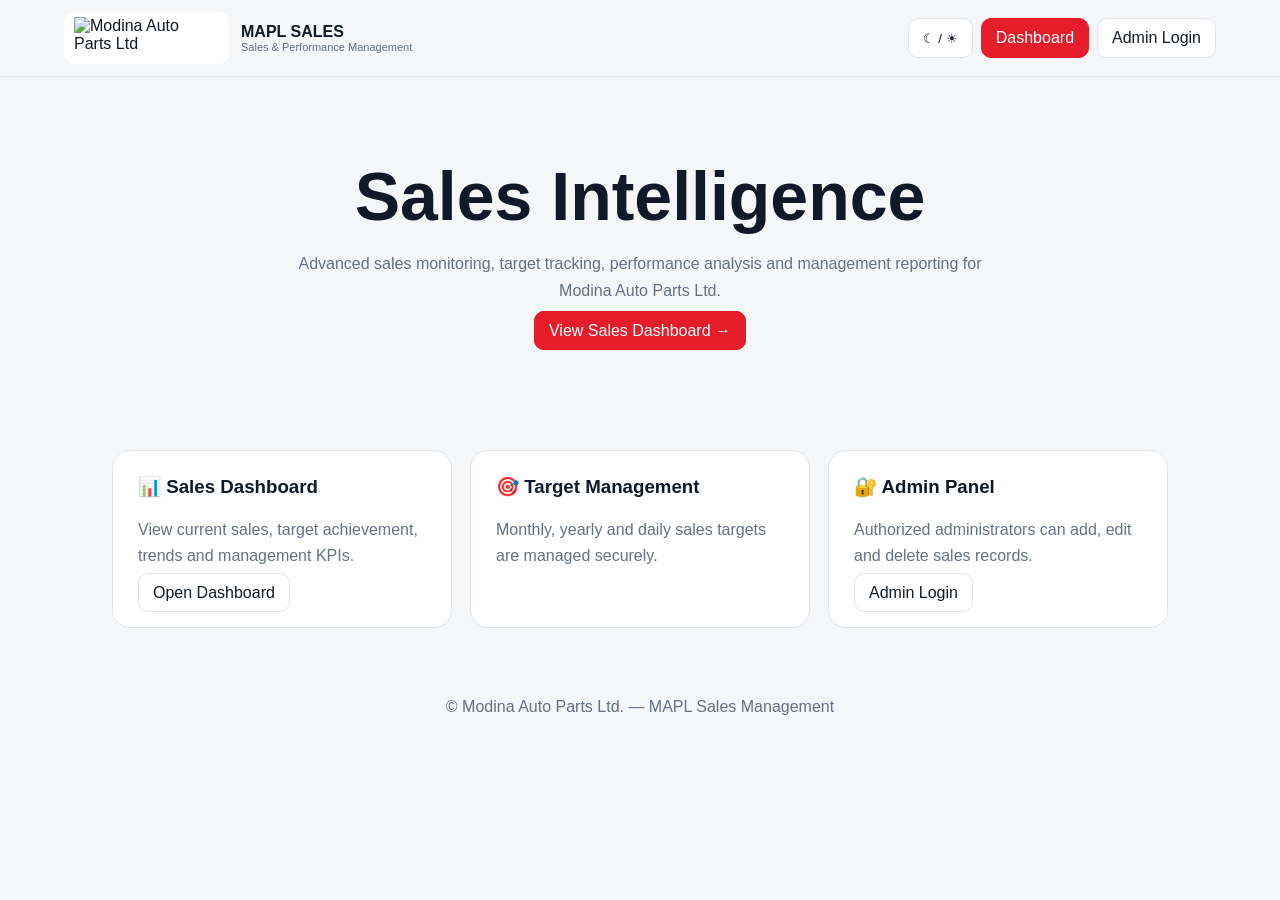
==== index.html @ 4c151d60 "Create index.html" ====
<!DOCTYPE html>
<html lang="en">
<head>
<meta charset="UTF-8">
<meta name="viewport" content="width=device-width,initial-scale=1">
<title>MAPL Sales Management</title>

<style>
:root{
  --bg:#f4f6f8;
  --card:#ffffff;
  --text:#111827;
  --muted:#667085;
  --line:#dfe4ea;
  --red:#e51d2a;
}

html.dark{
  --bg:#070a0f;
  --card:#101720;
  --text:#f5f7fa;
  --muted:#96a3b3;
  --line:#293543;
}

*{box-sizing:border-box}

body{
  margin:0;
  background:var(--bg);
  color:var(--text);
  font-family:Inter,Segoe UI,Arial;
  transition:.25s;
}

.header{
  min-height:76px;
  padding:12px 5%;
  border-bottom:1px solid var(--line);
  display:flex;
  align-items:center;
  justify-content:space-between;
}

.brand{
  display:flex;
  align-items:center;
  gap:12px;
}

.logo-box{
  background:#fff;
  border-radius:10px;
  padding:5px 10px;
  display:flex;
  align-items:center;
}

.logo{
  width:145px;
  height:42px;
  object-fit:contain;
}

.title{
  font-weight:900;
}

.subtitle{
  color:var(--muted);
  font-size:11px;
}

.actions{
  display:flex;
  gap:8px;
}

button,
a{
  border:1px solid var(--line);
  background:var(--card);
  color:var(--text);
  border-radius:10px;
  padding:10px 14px;
  text-decoration:none;
  cursor:pointer;
}

.primary{
  background:var(--red);
  border-color:var(--red);
  color:#fff;
}

.hero{
  max-width:1200px;
  margin:auto;
  padding:80px 22px;
  text-align:center;
}

.hero h1{
  font-size:clamp(34px,6vw,68px);
  margin:0 0 15px;
}

.hero p{
  color:var(--muted);
  max-width:700px;
  margin:auto;
  line-height:1.7;
}

.grid{
  max-width:1100px;
  margin:30px auto;
  padding:0 22px;
  display:grid;
  grid-template-columns:repeat(3,1fr);
  gap:18px;
}

.card{
  background:var(--card);
  border:1px solid var(--line);
  border-radius:18px;
  padding:25px;
}

.card h3{
  margin-top:0;
}

.card p{
  color:var(--muted);
  line-height:1.6;
}

.footer{
  text-align:center;
  color:var(--muted);
  padding:40px;
}

@media(max-width:800px){
  .grid{
    grid-template-columns:1fr;
  }

  .header{
    flex-wrap:wrap;
    gap:12px;
  }
}
</style>
</head>

<body>

<header class="header">

  <div class="brand">

    <div class="logo-box">
      <img
        class="logo"
        src="https://modinaautopartsltd.com/_next/static/media/logo.40df2f61.svg"
        alt="Modina Auto Parts Ltd">
    </div>

    <div>
      <div class="title">MAPL SALES</div>
      <div class="subtitle">Sales & Performance Management</div>
    </div>

  </div>

  <div class="actions">

    <button onclick="toggleTheme()">☾ / ☀</button>

    <a
      class="primary"
      href="dashboard.html">
      Dashboard
    </a>

    <a href="login.html">
      Admin Login
    </a>

  </div>

</header>


<section class="hero">

  <h1>
    Sales Intelligence
  </h1>

  <p>
    Advanced sales monitoring, target tracking,
    performance analysis and management reporting
    for Modina Auto Parts Ltd.
  </p>

  <br>

  <a
    class="primary"
    href="dashboard.html">
    View Sales Dashboard →
  </a>

</section>


<section class="grid">

  <div class="card">
    <h3>📊 Sales Dashboard</h3>
    <p>
      View current sales, target achievement,
      trends and management KPIs.
    </p>
    <a href="dashboard.html">
      Open Dashboard
    </a>
  </div>


  <div class="card">
    <h3>🎯 Target Management</h3>
    <p>
      Monthly, yearly and daily sales targets
      are managed securely.
    </p>
  </div>


  <div class="card">
    <h3>🔐 Admin Panel</h3>
    <p>
      Authorized administrators can add,
      edit and delete sales records.
    </p>
    <a href="login.html">
      Admin Login
    </a>
  </div>

</section>


<footer class="footer">
  © Modina Auto Parts Ltd. — MAPL Sales Management
</footer>


<script>

function toggleTheme(){

  document.documentElement.classList.toggle('dark');

  localStorage.setItem(
    'MAPL_THEME',
    document.documentElement.classList.contains('dark')
      ? 'dark'
      : 'light'
  );

}

(function(){

  if(
    localStorage.getItem('MAPL_THEME') === 'dark'
  ){
    document.documentElement.classList.add('dark');
  }

})();

</script>

</body>
</html>
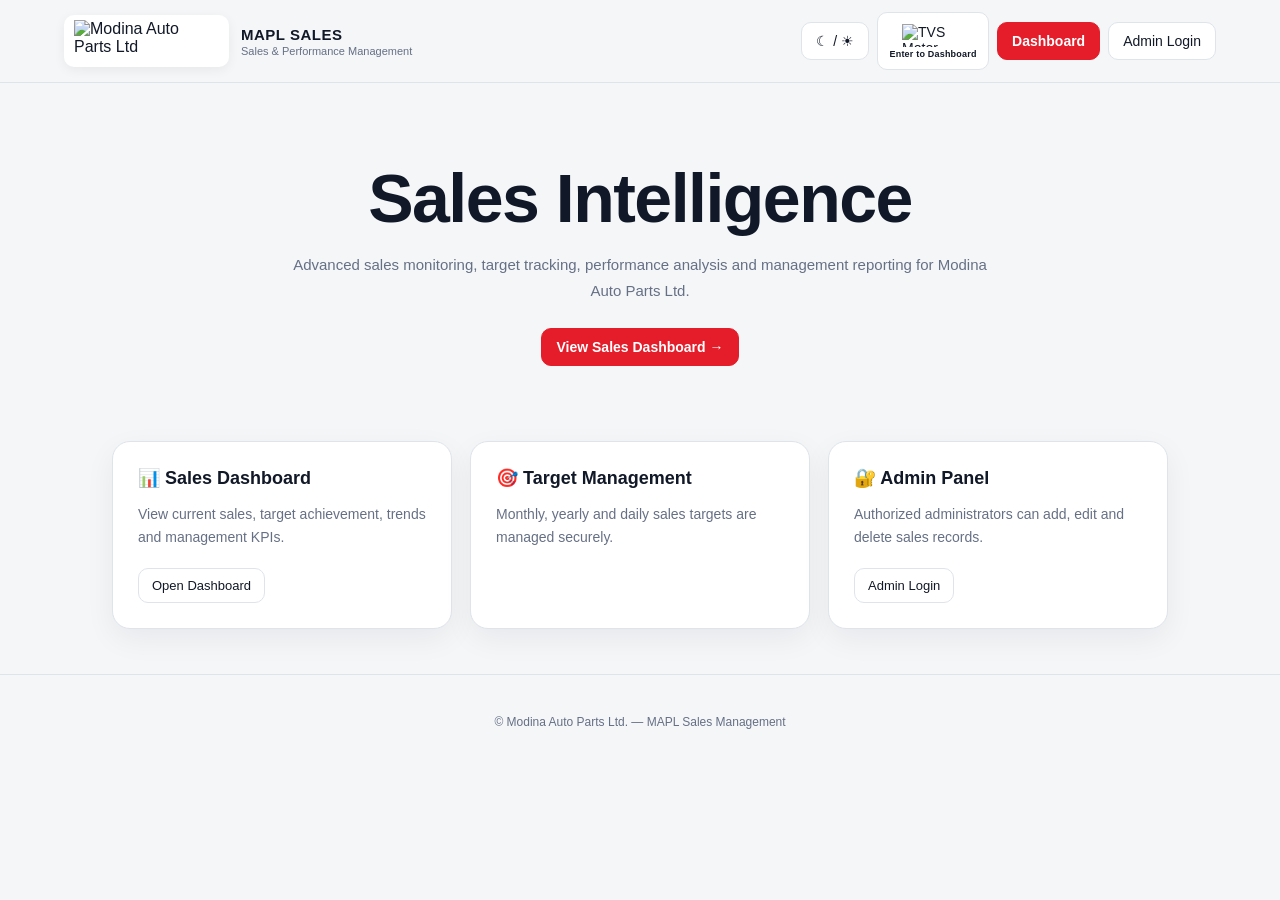
==== commit 28c0ba89: "Update index.html" ====
--- a/index.html
+++ b/index.html
@@ -3,9 +3,11 @@
 <head>
 <meta charset="UTF-8">
 <meta name="viewport" content="width=device-width,initial-scale=1">
+
 <title>MAPL Sales Management</title>
 
 <style>
+
 :root{
   --bg:#f4f6f8;
   --card:#ffffff;
@@ -13,6 +15,7 @@
   --muted:#667085;
   --line:#dfe4ea;
   --red:#e51d2a;
+  --shadow:0 10px 30px rgba(16,24,40,.06);
 }
 
 html.dark{
@@ -21,17 +24,29 @@
   --text:#f5f7fa;
   --muted:#96a3b3;
   --line:#293543;
-}
-
-*{box-sizing:border-box}
+  --shadow:0 10px 30px rgba(0,0,0,.25);
+}
+
+*{
+  box-sizing:border-box;
+}
+
+html{
+  scroll-behavior:smooth;
+}
 
 body{
   margin:0;
   background:var(--bg);
   color:var(--text);
-  font-family:Inter,Segoe UI,Arial;
-  transition:.25s;
-}
+  font-family:Inter,Segoe UI,Arial,sans-serif;
+  transition:.25s ease;
+}
+
+
+/* =========================
+   HEADER
+========================= */
 
 .header{
   min-height:76px;
@@ -40,12 +55,22 @@
   display:flex;
   align-items:center;
   justify-content:space-between;
-}
+  gap:20px;
+  background:var(--bg);
+  position:relative;
+  z-index:10;
+}
+
+
+/* =========================
+   BRAND
+========================= */
 
 .brand{
   display:flex;
   align-items:center;
   gap:12px;
+  min-width:0;
 }
 
 .logo-box{
@@ -54,6 +79,8 @@
   padding:5px 10px;
   display:flex;
   align-items:center;
+  justify-content:center;
+  box-shadow:0 3px 12px rgba(0,0,0,.06);
 }
 
 .logo{
@@ -64,17 +91,35 @@
 
 .title{
   font-weight:900;
+  font-size:15px;
+  letter-spacing:.5px;
+  white-space:nowrap;
 }
 
 .subtitle{
   color:var(--muted);
   font-size:11px;
-}
+  margin-top:2px;
+  white-space:nowrap;
+}
+
+
+/* =========================
+   HEADER ACTIONS
+========================= */
 
 .actions{
   display:flex;
+  align-items:center;
+  justify-content:flex-end;
   gap:8px;
-}
+  flex-wrap:wrap;
+}
+
+
+/* =========================
+   COMMON BUTTON
+========================= */
 
 button,
 a{
@@ -85,24 +130,102 @@
   padding:10px 14px;
   text-decoration:none;
   cursor:pointer;
-}
+  font-family:inherit;
+  font-size:14px;
+  transition:.25s ease;
+}
+
+button:hover,
+a:hover{
+  transform:translateY(-2px);
+  box-shadow:0 6px 18px rgba(0,0,0,.08);
+}
+
+
+/* =========================
+   PRIMARY BUTTON
+========================= */
 
 .primary{
   background:var(--red);
   border-color:var(--red);
   color:#fff;
-}
+  font-weight:700;
+}
+
+.primary:hover{
+  background:#c91420;
+  border-color:#c91420;
+  color:#fff;
+}
+
+
+/* =========================
+   TVS DASHBOARD BUTTON
+========================= */
+
+.tvs-btn{
+  display:flex;
+  flex-direction:column;
+  align-items:center;
+  justify-content:center;
+
+  min-width:112px;
+  height:58px;
+
+  padding:5px 10px;
+
+  background:var(--card);
+  border:1px solid var(--line);
+  border-radius:10px;
+
+  color:var(--text);
+  text-decoration:none;
+
+  transition:.25s ease;
+
+  box-shadow:none;
+}
+
+.tvs-btn:hover{
+  border-color:#e51d2a;
+  transform:translateY(-2px);
+  box-shadow:0 7px 20px rgba(0,0,0,.10);
+}
+
+.tvs-logo{
+  width:62px;
+  height:23px;
+  object-fit:contain;
+  display:block;
+}
+
+.tvs-text{
+  font-size:9px;
+  font-weight:800;
+  letter-spacing:.2px;
+  white-space:nowrap;
+  margin-top:2px;
+}
+
+
+/* =========================
+   HERO
+========================= */
 
 .hero{
   max-width:1200px;
   margin:auto;
-  padding:80px 22px;
+  padding:80px 22px 65px;
   text-align:center;
 }
 
 .hero h1{
   font-size:clamp(34px,6vw,68px);
-  margin:0 0 15px;
+  line-height:1.05;
+  margin:0 0 18px;
+  font-weight:900;
+  letter-spacing:-1.5px;
 }
 
 .hero p{
@@ -110,12 +233,26 @@
   max-width:700px;
   margin:auto;
   line-height:1.7;
-}
+  font-size:15px;
+}
+
+.hero-action{
+  display:inline-flex;
+  align-items:center;
+  justify-content:center;
+  margin-top:25px;
+}
+
+
+/* =========================
+   CARDS
+========================= */
 
 .grid{
   max-width:1100px;
-  margin:30px auto;
+  margin:10px auto 45px;
   padding:0 22px;
+
   display:grid;
   grid-template-columns:repeat(3,1fr);
   gap:18px;
@@ -126,80 +263,259 @@
   border:1px solid var(--line);
   border-radius:18px;
   padding:25px;
+
+  box-shadow:var(--shadow);
+
+  transition:.25s ease;
+}
+
+.card:hover{
+  transform:translateY(-5px);
+  box-shadow:0 15px 35px rgba(16,24,40,.10);
 }
 
 .card h3{
   margin-top:0;
+  margin-bottom:10px;
+  font-size:18px;
 }
 
 .card p{
   color:var(--muted);
   line-height:1.6;
-}
+  font-size:14px;
+  margin-bottom:20px;
+}
+
+.card a{
+  display:inline-block;
+  font-size:13px;
+  padding:9px 13px;
+}
+
+
+/* =========================
+   FOOTER
+========================= */
 
 .footer{
   text-align:center;
   color:var(--muted);
-  padding:40px;
-}
+  padding:40px 20px;
+  font-size:12px;
+  border-top:1px solid var(--line);
+}
+
+
+/* =========================
+   MOBILE
+========================= */
 
 @media(max-width:800px){
+
+  .header{
+    padding:12px 18px;
+    flex-direction:column;
+    align-items:stretch;
+  }
+
+  .brand{
+    justify-content:center;
+  }
+
+  .actions{
+    justify-content:center;
+  }
+
   .grid{
     grid-template-columns:1fr;
-  }
-
-  .header{
-    flex-wrap:wrap;
-    gap:12px;
-  }
-}
+    max-width:550px;
+  }
+
+  .hero{
+    padding:65px 20px 50px;
+  }
+
+}
+
+
+/* =========================
+   SMALL MOBILE
+========================= */
+
+@media(max-width:480px){
+
+  .logo{
+    width:115px;
+    height:36px;
+  }
+
+  .title{
+    font-size:13px;
+  }
+
+  .subtitle{
+    font-size:9px;
+  }
+
+  .actions{
+    gap:6px;
+  }
+
+  button,
+  .actions > a:not(.tvs-btn){
+    padding:9px 10px;
+    font-size:12px;
+  }
+
+  .tvs-btn{
+    min-width:100px;
+    height:54px;
+  }
+
+  .tvs-logo{
+    width:55px;
+    height:20px;
+  }
+
+  .tvs-text{
+    font-size:8px;
+  }
+
+  .hero h1{
+    font-size:40px;
+  }
+
+}
+
+
+/* =========================
+   DARK MODE TVS LOGO SUPPORT
+========================= */
+
+html.dark .tvs-btn{
+  background:#111820;
+}
+
 </style>
 </head>
 
+
 <body>
 
+
+<!-- =====================================
+     HEADER
+===================================== -->
+
 <header class="header">
 
+  <!-- BRAND -->
   <div class="brand">
 
     <div class="logo-box">
+
       <img
         class="logo"
         src="https://modinaautopartsltd.com/_next/static/media/logo.40df2f61.svg"
         alt="Modina Auto Parts Ltd">
+
     </div>
 
     <div>
-      <div class="title">MAPL SALES</div>
-      <div class="subtitle">Sales & Performance Management</div>
+
+      <div class="title">
+        MAPL SALES
+      </div>
+
+      <div class="subtitle">
+        Sales & Performance Management
+      </div>
+
     </div>
 
   </div>
 
+
+  <!-- ACTION BUTTONS -->
   <div class="actions">
 
-    <button onclick="toggleTheme()">☾ / ☀</button>
+
+    <!-- DARK / LIGHT MODE -->
+
+    <button
+      onclick="toggleTheme()"
+      title="Toggle Dark / Light Mode"
+      aria-label="Toggle Dark / Light Mode">
+
+      ☾ / ☀
+
+    </button>
+
+
+    <!-- =================================
+         TVS DASHBOARD
+    ================================== -->
+
+    <a
+      class="tvs-btn"
+      href="https://rakib-mapl-database.github.io/tvs"
+      target="_blank"
+      rel="noopener noreferrer"
+      title="Enter TVS Sales Dashboard">
+
+
+      <img
+        class="tvs-logo"
+        src="https://www.tvsmotor.com/-/media/Feature/Header/TVSLogo-hr.svg"
+        alt="TVS Motor">
+
+
+      <span class="tvs-text">
+        Enter to Dashboard
+      </span>
+
+
+    </a>
+
+
+    <!-- MAPL DASHBOARD -->
 
     <a
       class="primary"
       href="dashboard.html">
+
       Dashboard
+
     </a>
 
-    <a href="login.html">
+
+    <!-- ADMIN LOGIN -->
+
+    <a
+      href="login.html">
+
       Admin Login
+
     </a>
 
+
   </div>
 
 </header>
 
+
+
+<!-- =====================================
+     HERO
+===================================== -->
 
 <section class="hero">
 
   <h1>
     Sales Intelligence
   </h1>
+
 
   <p>
     Advanced sales monitoring, target tracking,
@@ -207,67 +523,125 @@
     for Modina Auto Parts Ltd.
   </p>
 
-  <br>
 
   <a
-    class="primary"
+    class="primary hero-action"
     href="dashboard.html">
+
     View Sales Dashboard →
+
   </a>
 
 </section>
 
 
+
+<!-- =====================================
+     FEATURE CARDS
+===================================== -->
+
 <section class="grid">
 
+
+  <!-- SALES DASHBOARD -->
+
   <div class="card">
-    <h3>📊 Sales Dashboard</h3>
+
+    <h3>
+      📊 Sales Dashboard
+    </h3>
+
     <p>
       View current sales, target achievement,
       trends and management KPIs.
     </p>
-    <a href="dashboard.html">
+
+    <a
+      href="dashboard.html">
+
       Open Dashboard
+
     </a>
+
   </div>
 
 
+
+  <!-- TARGET MANAGEMENT -->
+
   <div class="card">
-    <h3>🎯 Target Management</h3>
+
+    <h3>
+      🎯 Target Management
+    </h3>
+
     <p>
       Monthly, yearly and daily sales targets
       are managed securely.
     </p>
+
   </div>
 
 
+
+  <!-- ADMIN PANEL -->
+
   <div class="card">
-    <h3>🔐 Admin Panel</h3>
+
+    <h3>
+      🔐 Admin Panel
+    </h3>
+
     <p>
       Authorized administrators can add,
       edit and delete sales records.
     </p>
-    <a href="login.html">
+
+    <a
+      href="login.html">
+
       Admin Login
+
     </a>
+
   </div>
 
+
 </section>
 
 
+
+<!-- =====================================
+     FOOTER
+===================================== -->
+
 <footer class="footer">
+
   © Modina Auto Parts Ltd. — MAPL Sales Management
+
 </footer>
 
 
+
+<!-- =====================================
+     JAVASCRIPT
+===================================== -->
+
 <script>
 
+
+/* =====================================
+   DARK / LIGHT MODE
+===================================== */
+
 function toggleTheme(){
 
   document.documentElement.classList.toggle('dark');
+
 
   localStorage.setItem(
     'MAPL_THEME',
+
     document.documentElement.classList.contains('dark')
       ? 'dark'
       : 'light'
@@ -275,17 +649,25 @@
 
 }
 
+
+/* =====================================
+   LOAD SAVED THEME
+===================================== */
+
 (function(){
 
   if(
     localStorage.getItem('MAPL_THEME') === 'dark'
   ){
+
     document.documentElement.classList.add('dark');
+
   }
 
 })();
 
 </script>
+
 
 </body>
 </html>
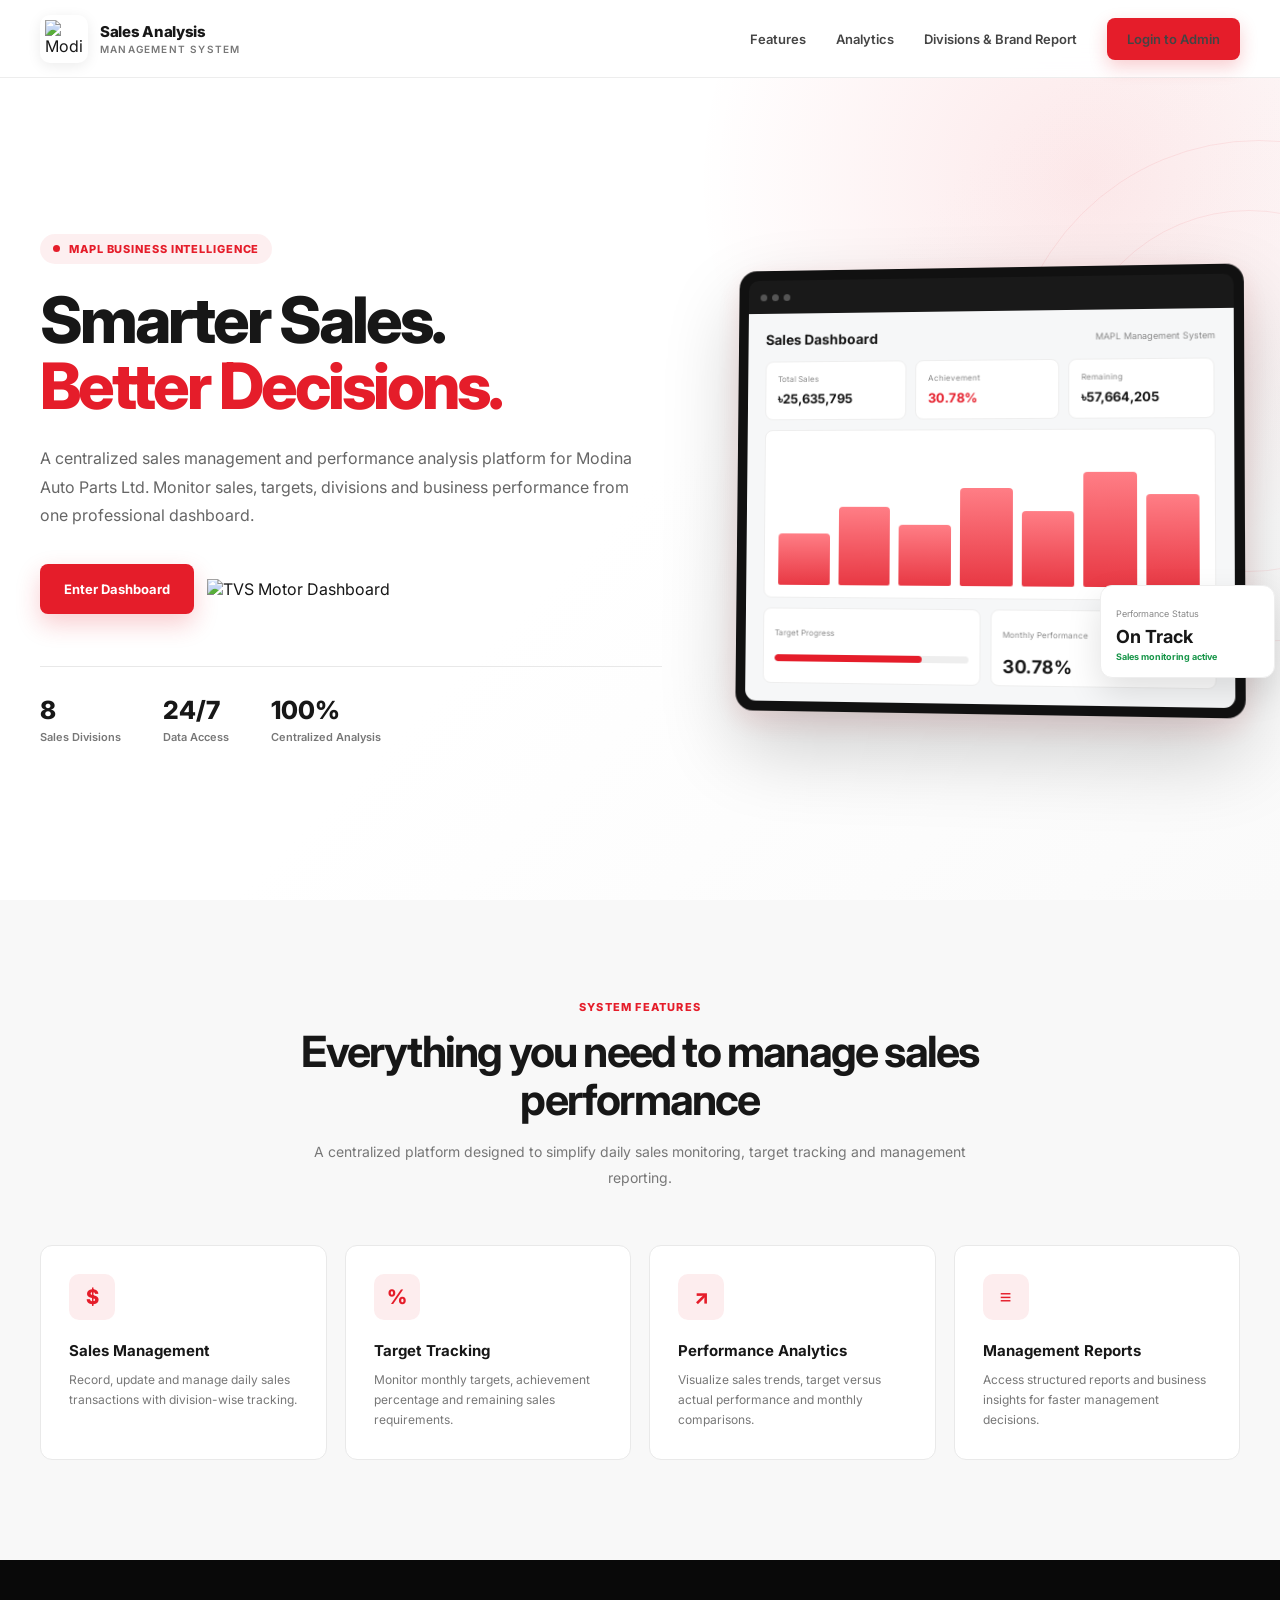
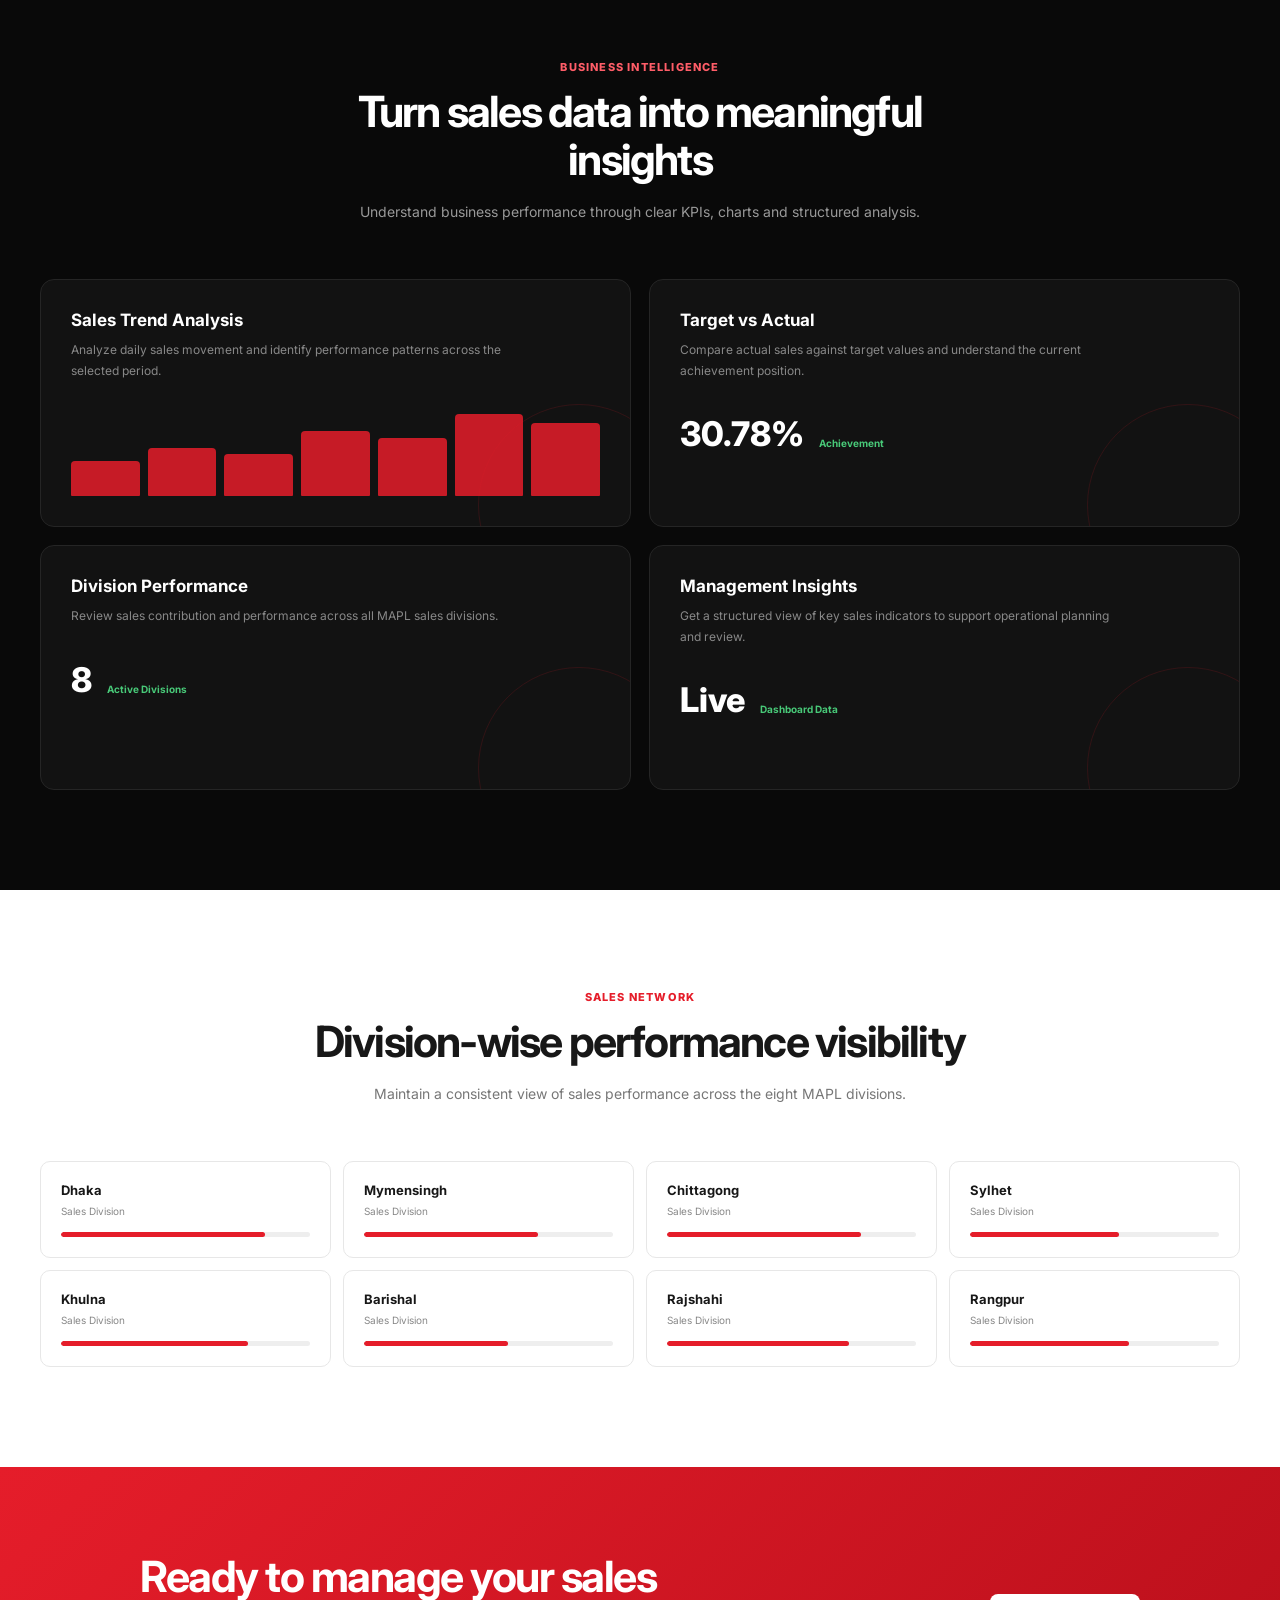
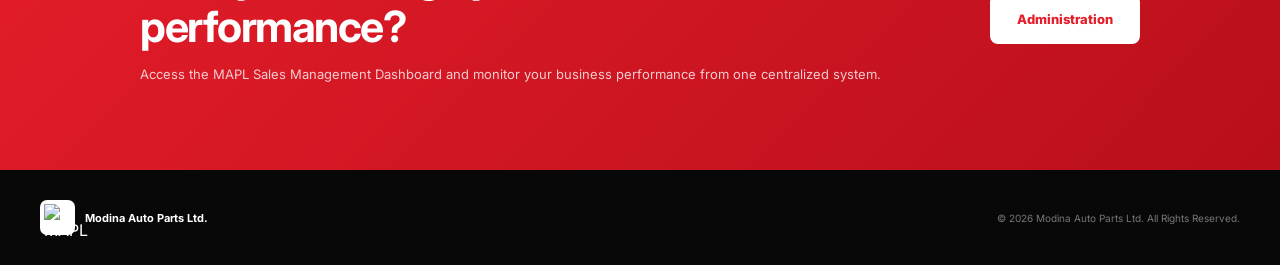
==== commit 95679698: "Update index.html" ====
--- a/index.html
+++ b/index.html
@@ -1,463 +1,1423 @@
 <!DOCTYPE html>
 <html lang="en">
 <head>
-<meta charset="UTF-8">
-<meta name="viewport" content="width=device-width,initial-scale=1">
-
-<title>MAPL Sales Management</title>
-
-<style>
-
-:root{
-  --bg:#f4f6f8;
-  --card:#ffffff;
-  --text:#111827;
-  --muted:#667085;
-  --line:#dfe4ea;
-  --red:#e51d2a;
-  --shadow:0 10px 30px rgba(16,24,40,.06);
-}
-
-html.dark{
-  --bg:#070a0f;
-  --card:#101720;
-  --text:#f5f7fa;
-  --muted:#96a3b3;
-  --line:#293543;
-  --shadow:0 10px 30px rgba(0,0,0,.25);
-}
-
-*{
-  box-sizing:border-box;
-}
-
-html{
-  scroll-behavior:smooth;
-}
-
-body{
-  margin:0;
-  background:var(--bg);
-  color:var(--text);
-  font-family:Inter,Segoe UI,Arial,sans-serif;
-  transition:.25s ease;
-}
-
-
-/* =========================
-   HEADER
-========================= */
-
-.header{
-  min-height:76px;
-  padding:12px 5%;
-  border-bottom:1px solid var(--line);
-  display:flex;
-  align-items:center;
-  justify-content:space-between;
-  gap:20px;
-  background:var(--bg);
-  position:relative;
-  z-index:10;
-}
-
-
-/* =========================
-   BRAND
-========================= */
-
-.brand{
-  display:flex;
-  align-items:center;
-  gap:12px;
-  min-width:0;
-}
-
-.logo-box{
-  background:#fff;
-  border-radius:10px;
-  padding:5px 10px;
-  display:flex;
-  align-items:center;
-  justify-content:center;
-  box-shadow:0 3px 12px rgba(0,0,0,.06);
-}
-
-.logo{
-  width:145px;
-  height:42px;
-  object-fit:contain;
-}
-
-.title{
-  font-weight:900;
-  font-size:15px;
-  letter-spacing:.5px;
-  white-space:nowrap;
-}
-
-.subtitle{
-  color:var(--muted);
-  font-size:11px;
-  margin-top:2px;
-  white-space:nowrap;
-}
-
-
-/* =========================
-   HEADER ACTIONS
-========================= */
-
-.actions{
-  display:flex;
-  align-items:center;
-  justify-content:flex-end;
-  gap:8px;
-  flex-wrap:wrap;
-}
-
-
-/* =========================
-   COMMON BUTTON
-========================= */
-
-button,
-a{
-  border:1px solid var(--line);
-  background:var(--card);
-  color:var(--text);
-  border-radius:10px;
-  padding:10px 14px;
-  text-decoration:none;
-  cursor:pointer;
-  font-family:inherit;
-  font-size:14px;
-  transition:.25s ease;
-}
-
-button:hover,
-a:hover{
-  transform:translateY(-2px);
-  box-shadow:0 6px 18px rgba(0,0,0,.08);
-}
-
-
-/* =========================
-   PRIMARY BUTTON
-========================= */
-
-.primary{
-  background:var(--red);
-  border-color:var(--red);
-  color:#fff;
-  font-weight:700;
-}
-
-.primary:hover{
-  background:#c91420;
-  border-color:#c91420;
-  color:#fff;
-}
-
-
-/* =========================
-   TVS DASHBOARD BUTTON
-========================= */
-
-.tvs-btn{
-  display:flex;
-  flex-direction:column;
-  align-items:center;
-  justify-content:center;
-
-  min-width:112px;
-  height:58px;
-
-  padding:5px 10px;
-
-  background:var(--card);
-  border:1px solid var(--line);
-  border-radius:10px;
-
-  color:var(--text);
-  text-decoration:none;
-
-  transition:.25s ease;
-
-  box-shadow:none;
-}
-
-.tvs-btn:hover{
-  border-color:#e51d2a;
-  transform:translateY(-2px);
-  box-shadow:0 7px 20px rgba(0,0,0,.10);
-}
-
-.tvs-logo{
-  width:62px;
-  height:23px;
-  object-fit:contain;
-  display:block;
-}
-
-.tvs-text{
-  font-size:9px;
-  font-weight:800;
-  letter-spacing:.2px;
-  white-space:nowrap;
-  margin-top:2px;
-}
-
-
-/* =========================
-   HERO
-========================= */
-
-.hero{
-  max-width:1200px;
-  margin:auto;
-  padding:80px 22px 65px;
-  text-align:center;
-}
-
-.hero h1{
-  font-size:clamp(34px,6vw,68px);
-  line-height:1.05;
-  margin:0 0 18px;
-  font-weight:900;
-  letter-spacing:-1.5px;
-}
-
-.hero p{
-  color:var(--muted);
-  max-width:700px;
-  margin:auto;
-  line-height:1.7;
-  font-size:15px;
-}
-
-.hero-action{
-  display:inline-flex;
-  align-items:center;
-  justify-content:center;
-  margin-top:25px;
-}
-
-
-/* =========================
-   CARDS
-========================= */
-
-.grid{
-  max-width:1100px;
-  margin:10px auto 45px;
-  padding:0 22px;
-
-  display:grid;
-  grid-template-columns:repeat(3,1fr);
-  gap:18px;
-}
-
-.card{
-  background:var(--card);
-  border:1px solid var(--line);
-  border-radius:18px;
-  padding:25px;
-
-  box-shadow:var(--shadow);
-
-  transition:.25s ease;
-}
-
-.card:hover{
-  transform:translateY(-5px);
-  box-shadow:0 15px 35px rgba(16,24,40,.10);
-}
-
-.card h3{
-  margin-top:0;
-  margin-bottom:10px;
-  font-size:18px;
-}
-
-.card p{
-  color:var(--muted);
-  line-height:1.6;
-  font-size:14px;
-  margin-bottom:20px;
-}
-
-.card a{
-  display:inline-block;
-  font-size:13px;
-  padding:9px 13px;
-}
-
-
-/* =========================
-   FOOTER
-========================= */
-
-.footer{
-  text-align:center;
-  color:var(--muted);
-  padding:40px 20px;
-  font-size:12px;
-  border-top:1px solid var(--line);
-}
-
-
-/* =========================
-   MOBILE
-========================= */
-
-@media(max-width:800px){
-
-  .header{
-    padding:12px 18px;
-    flex-direction:column;
-    align-items:stretch;
-  }
-
-  .brand{
-    justify-content:center;
-  }
-
-  .actions{
-    justify-content:center;
-  }
-
-  .grid{
-    grid-template-columns:1fr;
-    max-width:550px;
-  }
-
-  .hero{
-    padding:65px 20px 50px;
-  }
-
-}
-
-
-/* =========================
-   SMALL MOBILE
-========================= */
-
-@media(max-width:480px){
-
-  .logo{
-    width:115px;
-    height:36px;
-  }
-
-  .title{
-    font-size:13px;
-  }
-
-  .subtitle{
-    font-size:9px;
-  }
-
-  .actions{
-    gap:6px;
-  }
-
-  button,
-  .actions > a:not(.tvs-btn){
-    padding:9px 10px;
-    font-size:12px;
-  }
-
-  .tvs-btn{
-    min-width:100px;
-    height:54px;
-  }
-
-  .tvs-logo{
-    width:55px;
-    height:20px;
-  }
-
-  .tvs-text{
-    font-size:8px;
-  }
-
-  .hero h1{
-    font-size:40px;
-  }
-
-}
-
-
-/* =========================
-   DARK MODE TVS LOGO SUPPORT
-========================= */
-
-html.dark .tvs-btn{
-  background:#111820;
-}
-
-</style>
+    <meta charset="UTF-8">
+    <meta name="viewport" content="width=device-width, initial-scale=1.0">
+
+    <title>MAPL Sales Analysis | Management System</title>
+
+    <meta
+        name="description"
+        content="Modina Auto Parts Ltd. Sales Analysis and Management System"
+    >
+
+    <link rel="preconnect" href="https://fonts.googleapis.com">
+    <link rel="preconnect" href="https://fonts.gstatic.com" crossorigin>
+
+    <link
+        href="https://fonts.googleapis.com/css2?family=Inter:wght@400;500;600;700;800&display=swap"
+        rel="stylesheet"
+    >
+
+    <style>
+        * {
+            margin: 0;
+            padding: 0;
+            box-sizing: border-box;
+        }
+
+        :root {
+            --red: #e51d2a;
+            --red-dark: #c91521;
+            --black: #090909;
+            --black-2: #111111;
+            --black-3: #181818;
+            --white: #ffffff;
+            --text: #171717;
+            --muted: #707070;
+            --border: #e8e8e8;
+            --light: #f7f7f7;
+        }
+
+        html {
+            scroll-behavior: smooth;
+        }
+
+        body {
+            font-family: "Inter", sans-serif;
+            background: #ffffff;
+            color: var(--text);
+            overflow-x: hidden;
+        }
+
+        a {
+            text-decoration: none;
+            color: inherit;
+        }
+
+        button {
+            font-family: inherit;
+        }
+
+        /* =========================
+           HEADER
+        ========================= */
+
+        .header {
+            position: fixed;
+            top: 0;
+            left: 0;
+            width: 100%;
+            height: 78px;
+            z-index: 1000;
+
+            background: rgba(255, 255, 255, 0.94);
+            backdrop-filter: blur(14px);
+            -webkit-backdrop-filter: blur(14px);
+
+            border-bottom: 1px solid rgba(0, 0, 0, 0.07);
+        }
+
+        .header-container {
+            width: min(1200px, calc(100% - 40px));
+            height: 100%;
+            margin: auto;
+
+            display: flex;
+            align-items: center;
+            justify-content: space-between;
+        }
+
+        .brand {
+            display: flex;
+            align-items: center;
+            gap: 12px;
+        }
+
+        .logo-box {
+            width: 48px;
+            height: 48px;
+
+            display: flex;
+            align-items: center;
+            justify-content: center;
+
+            background: #ffffff;
+            border-radius: 10px;
+            padding: 5px;
+
+            box-shadow: 0 3px 14px rgba(0, 0, 0, 0.08);
+        }
+
+        .logo-box img {
+            width: 100%;
+            height: 100%;
+            object-fit: contain;
+        }
+
+        .brand-text strong {
+            display: block;
+            font-size: 15px;
+            font-weight: 800;
+            letter-spacing: -0.3px;
+        }
+
+        .brand-text span {
+            display: block;
+            margin-top: 2px;
+
+            color: #777;
+            font-size: 10px;
+            font-weight: 600;
+            letter-spacing: 1.2px;
+            text-transform: uppercase;
+        }
+
+        .nav {
+            display: flex;
+            align-items: center;
+            gap: 30px;
+        }
+
+        .nav a {
+            color: #444;
+            font-size: 13px;
+            font-weight: 600;
+
+            transition: 0.25s ease;
+        }
+
+        .nav a:hover {
+            color: var(--red);
+        }
+
+        .login-btn {
+            display: inline-flex;
+            align-items: center;
+            justify-content: center;
+
+            min-width: 118px;
+            height: 42px;
+
+            padding: 0 20px;
+
+            background: var(--red);
+            color: #ffffff;
+
+            border-radius: 8px;
+
+            font-size: 13px;
+            font-weight: 700;
+
+            box-shadow: 0 7px 18px rgba(229, 29, 42, 0.22);
+
+            transition: 0.25s ease;
+        }
+
+        .login-btn:hover {
+            background: var(--red-dark);
+            transform: translateY(-1px);
+            box-shadow: 0 10px 24px rgba(229, 29, 42, 0.28);
+        }
+
+        .mobile-menu {
+            display: none;
+
+            width: 42px;
+            height: 42px;
+
+            border: 1px solid #ddd;
+            border-radius: 8px;
+
+            background: #fff;
+            cursor: pointer;
+        }
+
+        .mobile-menu span {
+            display: block;
+            width: 19px;
+            height: 2px;
+            margin: 4px auto;
+
+            background: #222;
+        }
+
+        /* =========================
+           HERO
+        ========================= */
+
+        .hero {
+            min-height: 100vh;
+            padding-top: 78px;
+
+            position: relative;
+            overflow: hidden;
+
+            background:
+                radial-gradient(
+                    circle at 85% 20%,
+                    rgba(229, 29, 42, 0.10),
+                    transparent 30%
+                ),
+                linear-gradient(
+                    135deg,
+                    #ffffff 0%,
+                    #ffffff 52%,
+                    #fafafa 100%
+                );
+        }
+
+        .hero::before {
+            content: "";
+            position: absolute;
+
+            width: 500px;
+            height: 500px;
+
+            right: -230px;
+            top: 140px;
+
+            border: 1px solid rgba(229, 29, 42, 0.08);
+            border-radius: 50%;
+        }
+
+        .hero::after {
+            content: "";
+            position: absolute;
+
+            width: 360px;
+            height: 360px;
+
+            right: -150px;
+            top: 210px;
+
+            border: 1px solid rgba(229, 29, 42, 0.08);
+            border-radius: 50%;
+        }
+
+        .hero-container {
+            width: min(1200px, calc(100% - 40px));
+            min-height: calc(100vh - 78px);
+
+            margin: auto;
+
+            display: grid;
+            grid-template-columns: 1.1fr 0.9fr;
+            align-items: center;
+
+            gap: 70px;
+
+            position: relative;
+            z-index: 2;
+        }
+
+        .hero-content {
+            padding: 70px 0;
+        }
+
+        .eyebrow {
+            display: inline-flex;
+            align-items: center;
+            gap: 9px;
+
+            padding: 8px 13px;
+
+            background: rgba(229, 29, 42, 0.07);
+            color: var(--red);
+
+            border-radius: 50px;
+
+            font-size: 11px;
+            font-weight: 800;
+            letter-spacing: 0.9px;
+            text-transform: uppercase;
+        }
+
+        .eyebrow-dot {
+            width: 7px;
+            height: 7px;
+
+            border-radius: 50%;
+            background: var(--red);
+        }
+
+        .hero h1 {
+            margin-top: 23px;
+
+            max-width: 700px;
+
+            font-size: clamp(42px, 5vw, 68px);
+            line-height: 1.04;
+
+            letter-spacing: -3px;
+            font-weight: 800;
+        }
+
+        .hero h1 span {
+            color: var(--red);
+        }
+
+        .hero-description {
+            max-width: 600px;
+
+            margin-top: 24px;
+
+            color: #666;
+
+            font-size: 16px;
+            line-height: 1.8;
+        }
+
+        .hero-actions {
+            display: flex;
+            align-items: center;
+            gap: 13px;
+
+            margin-top: 34px;
+        }
+
+        .primary-btn,
+        .secondary-btn {
+            min-height: 50px;
+
+            padding: 0 24px;
+
+            border-radius: 8px;
+
+            display: inline-flex;
+            align-items: center;
+            justify-content: center;
+
+            font-size: 13px;
+            font-weight: 700;
+
+            transition: 0.25s ease;
+        }
+
+        .primary-btn {
+            background: var(--red);
+            color: #fff;
+
+            box-shadow: 0 10px 25px rgba(229, 29, 42, 0.22);
+        }
+
+        .primary-btn:hover {
+            background: var(--red-dark);
+            transform: translateY(-2px);
+        }
+
+        .secondary-btn {
+            border: 1px solid #ddd;
+            background: #fff;
+            color: #222;
+        }
+
+        .secondary-btn:hover {
+            border-color: var(--red);
+            color: var(--red);
+        }
+
+        .hero-stats {
+            display: flex;
+            gap: 42px;
+
+            margin-top: 52px;
+            padding-top: 28px;
+
+            border-top: 1px solid #e8e8e8;
+        }
+
+        .hero-stat strong {
+            display: block;
+
+            font-size: 25px;
+            font-weight: 800;
+        }
+
+        .hero-stat span {
+            display: block;
+
+            margin-top: 5px;
+
+            color: #777;
+
+            font-size: 11px;
+            font-weight: 600;
+        }
+
+        /* =========================
+           DASHBOARD PREVIEW
+        ========================= */
+
+        .dashboard-preview {
+            position: relative;
+        }
+
+        .preview-window {
+            position: relative;
+
+            background: #111;
+            border-radius: 18px;
+
+            padding: 10px;
+
+            box-shadow:
+                0 35px 80px rgba(0, 0, 0, 0.20),
+                0 10px 30px rgba(229, 29, 42, 0.10);
+
+            transform: perspective(1200px) rotateY(-5deg) rotateX(2deg);
+        }
+
+        .preview-top {
+            height: 34px;
+
+            display: flex;
+            align-items: center;
+
+            padding: 0 12px;
+
+            border-radius: 10px 10px 0 0;
+
+            background: #191919;
+        }
+
+        .window-dots {
+            display: flex;
+            gap: 5px;
+        }
+
+        .window-dots i {
+            width: 7px;
+            height: 7px;
+
+            border-radius: 50%;
+
+            background: #555;
+        }
+
+        .preview-body {
+            background: #f6f7f8;
+
+            border-radius: 0 0 11px 11px;
+
+            padding: 18px;
+        }
+
+        .preview-heading {
+            display: flex;
+            justify-content: space-between;
+            align-items: center;
+
+            margin-bottom: 14px;
+        }
+
+        .preview-heading strong {
+            font-size: 14px;
+        }
+
+        .preview-heading span {
+            color: #888;
+            font-size: 9px;
+        }
+
+        .preview-kpis {
+            display: grid;
+            grid-template-columns: repeat(3, 1fr);
+            gap: 9px;
+        }
+
+        .preview-kpi {
+            background: #fff;
+            border: 1px solid #eee;
+
+            border-radius: 8px;
+
+            padding: 12px;
+        }
+
+        .preview-kpi small {
+            display: block;
+
+            color: #888;
+            font-size: 8px;
+        }
+
+        .preview-kpi strong {
+            display: block;
+
+            margin-top: 7px;
+
+            font-size: 13px;
+        }
+
+        .preview-kpi.red strong {
+            color: var(--red);
+        }
+
+        .preview-chart {
+            margin-top: 10px;
+
+            height: 170px;
+
+            display: flex;
+            align-items: flex-end;
+            gap: 9px;
+
+            padding: 20px 14px 12px;
+
+            background: #fff;
+
+            border: 1px solid #eee;
+            border-radius: 8px;
+        }
+
+        .chart-bar {
+            flex: 1;
+
+            min-height: 20px;
+
+            background: linear-gradient(
+                to top,
+                var(--red),
+                #ff6c75
+            );
+
+            border-radius: 4px 4px 2px 2px;
+
+            opacity: 0.88;
+        }
+
+        .chart-bar:nth-child(1) {
+            height: 38%;
+        }
+
+        .chart-bar:nth-child(2) {
+            height: 58%;
+        }
+
+        .chart-bar:nth-child(3) {
+            height: 45%;
+        }
+
+        .chart-bar:nth-child(4) {
+            height: 72%;
+        }
+
+        .chart-bar:nth-child(5) {
+            height: 55%;
+        }
+
+        .chart-bar:nth-child(6) {
+            height: 84%;
+        }
+
+        .chart-bar:nth-child(7) {
+            height: 68%;
+        }
+
+        .preview-bottom {
+            display: grid;
+            grid-template-columns: 1fr 1fr;
+
+            gap: 10px;
+
+            margin-top: 10px;
+        }
+
+        .preview-mini {
+            height: 76px;
+
+            background: #fff;
+            border: 1px solid #eee;
+            border-radius: 8px;
+
+            padding: 11px;
+        }
+
+        .preview-mini span {
+            color: #888;
+            font-size: 8px;
+        }
+
+        .progress {
+            height: 7px;
+
+            margin-top: 15px;
+
+            background: #eee;
+            border-radius: 20px;
+
+            overflow: hidden;
+        }
+
+        .progress i {
+            display: block;
+
+            width: 76%;
+            height: 100%;
+
+            background: var(--red);
+
+            border-radius: 20px;
+        }
+
+        .floating-card {
+            position: absolute;
+
+            right: -35px;
+            bottom: 35px;
+
+            width: 175px;
+
+            padding: 15px;
+
+            background: #fff;
+
+            border: 1px solid #eee;
+            border-radius: 12px;
+
+            box-shadow: 0 15px 35px rgba(0, 0, 0, 0.12);
+
+            animation: floatCard 3s ease-in-out infinite;
+        }
+
+        .floating-card small {
+            color: #888;
+            font-size: 9px;
+        }
+
+        .floating-card strong {
+            display: block;
+
+            margin-top: 5px;
+
+            font-size: 18px;
+        }
+
+        .floating-card span {
+            display: block;
+
+            margin-top: 4px;
+
+            color: #159447;
+            font-size: 9px;
+            font-weight: 700;
+        }
+
+        @keyframes floatCard {
+            0%, 100% {
+                transform: translateY(0);
+            }
+
+            50% {
+                transform: translateY(-9px);
+            }
+        }
+
+        /* =========================
+           SECTION COMMON
+        ========================= */
+
+        .section {
+            padding: 100px 0;
+        }
+
+        .section-light {
+            background: #f8f8f8;
+        }
+
+        .section-container {
+            width: min(1200px, calc(100% - 40px));
+            margin: auto;
+        }
+
+        .section-heading {
+            max-width: 680px;
+
+            margin: 0 auto 55px;
+
+            text-align: center;
+        }
+
+        .section-heading .label {
+            color: var(--red);
+
+            font-size: 11px;
+            font-weight: 800;
+            letter-spacing: 1.2px;
+            text-transform: uppercase;
+        }
+
+        .section-heading h2 {
+            margin-top: 13px;
+
+            font-size: clamp(30px, 4vw, 43px);
+            line-height: 1.12;
+
+            letter-spacing: -1.8px;
+        }
+
+        .section-heading p {
+            margin-top: 16px;
+
+            color: #777;
+
+            font-size: 14px;
+            line-height: 1.8;
+        }
+
+        /* =========================
+           FEATURES
+        ========================= */
+
+        .features-grid {
+            display: grid;
+
+            grid-template-columns: repeat(4, 1fr);
+
+            gap: 18px;
+        }
+
+        .feature-card {
+            padding: 28px;
+
+            background: #fff;
+
+            border: 1px solid #e9e9e9;
+            border-radius: 12px;
+
+            transition: 0.3s ease;
+        }
+
+        .feature-card:hover {
+            transform: translateY(-5px);
+
+            border-color: rgba(229, 29, 42, 0.25);
+
+            box-shadow: 0 15px 35px rgba(0, 0, 0, 0.07);
+        }
+
+        .feature-icon {
+            width: 46px;
+            height: 46px;
+
+            display: flex;
+            align-items: center;
+            justify-content: center;
+
+            margin-bottom: 21px;
+
+            background: rgba(229, 29, 42, 0.08);
+            color: var(--red);
+
+            border-radius: 10px;
+
+            font-size: 20px;
+            font-weight: 800;
+        }
+
+        .feature-card h3 {
+            font-size: 15px;
+        }
+
+        .feature-card p {
+            margin-top: 10px;
+
+            color: #777;
+
+            font-size: 12px;
+            line-height: 1.7;
+        }
+
+        /* =========================
+           ANALYTICS
+        ========================= */
+
+        .analytics-section {
+            background: #090909;
+            color: #fff;
+        }
+
+        .analytics-section .section-heading .label {
+            color: #ff5d68;
+        }
+
+        .analytics-section .section-heading h2 {
+            color: #fff;
+        }
+
+        .analytics-section .section-heading p {
+            color: #999;
+        }
+
+        .analytics-grid {
+            display: grid;
+
+            grid-template-columns: 1fr 1fr;
+
+            gap: 18px;
+        }
+
+        .analytics-card {
+            min-height: 245px;
+
+            padding: 30px;
+
+            background: #121212;
+
+            border: 1px solid #252525;
+            border-radius: 14px;
+
+            position: relative;
+            overflow: hidden;
+        }
+
+        .analytics-card::after {
+            content: "";
+
+            position: absolute;
+
+            right: -50px;
+            bottom: -80px;
+
+            width: 200px;
+            height: 200px;
+
+            border: 1px solid rgba(229, 29, 42, 0.15);
+            border-radius: 50%;
+        }
+
+        .analytics-card h3 {
+            font-size: 17px;
+        }
+
+        .analytics-card p {
+            max-width: 430px;
+
+            margin-top: 10px;
+
+            color: #888;
+
+            font-size: 12px;
+            line-height: 1.7;
+        }
+
+        .metric-row {
+            display: flex;
+            align-items: flex-end;
+            gap: 15px;
+
+            margin-top: 32px;
+        }
+
+        .metric-value {
+            font-size: 34px;
+            font-weight: 800;
+        }
+
+        .metric-change {
+            padding-bottom: 5px;
+
+            color: #48c978;
+
+            font-size: 10px;
+            font-weight: 700;
+        }
+
+        .mini-bars {
+            display: flex;
+            align-items: flex-end;
+            gap: 8px;
+
+            height: 100px;
+
+            margin-top: 15px;
+        }
+
+        .mini-bars i {
+            flex: 1;
+
+            background: var(--red);
+
+            border-radius: 4px 4px 1px 1px;
+
+            opacity: 0.85;
+        }
+
+        .mini-bars i:nth-child(1) {
+            height: 35%;
+        }
+
+        .mini-bars i:nth-child(2) {
+            height: 48%;
+        }
+
+        .mini-bars i:nth-child(3) {
+            height: 42%;
+        }
+
+        .mini-bars i:nth-child(4) {
+            height: 65%;
+        }
+
+        .mini-bars i:nth-child(5) {
+            height: 58%;
+        }
+
+        .mini-bars i:nth-child(6) {
+            height: 82%;
+        }
+
+        .mini-bars i:nth-child(7) {
+            height: 73%;
+        }
+
+        /* =========================
+           DIVISIONS
+        ========================= */
+
+        .division-grid {
+            display: grid;
+
+            grid-template-columns: repeat(4, 1fr);
+
+            gap: 12px;
+        }
+
+        .division-item {
+            padding: 20px;
+
+            border: 1px solid #e7e7e7;
+            border-radius: 10px;
+
+            background: #fff;
+        }
+
+        .division-item strong {
+            display: block;
+
+            font-size: 13px;
+        }
+
+        .division-item span {
+            display: block;
+
+            margin-top: 7px;
+
+            color: #888;
+
+            font-size: 10px;
+        }
+
+        .division-line {
+            height: 5px;
+
+            margin-top: 15px;
+
+            background: #eee;
+
+            border-radius: 20px;
+
+            overflow: hidden;
+        }
+
+        .division-line i {
+            display: block;
+
+            height: 100%;
+
+            background: var(--red);
+
+            border-radius: 20px;
+        }
+
+        /* =========================
+           CTA
+        ========================= */
+
+        .cta {
+            padding: 85px 0;
+
+            background:
+                linear-gradient(
+                    135deg,
+                    #e51d2a,
+                    #b90f1b
+                );
+
+            color: #fff;
+        }
+
+        .cta-container {
+            width: min(1000px, calc(100% - 40px));
+
+            margin: auto;
+
+            display: flex;
+            align-items: center;
+            justify-content: space-between;
+
+            gap: 40px;
+        }
+
+        .cta h2 {
+            max-width: 620px;
+
+            font-size: clamp(28px, 4vw, 43px);
+            line-height: 1.15;
+
+            letter-spacing: -1.5px;
+        }
+
+        .cta p {
+            margin-top: 12px;
+
+            color: rgba(255, 255, 255, 0.78);
+
+            font-size: 13px;
+            line-height: 1.7;
+        }
+
+        .cta-button {
+            flex-shrink: 0;
+
+            min-width: 150px;
+            height: 50px;
+
+            display: inline-flex;
+            align-items: center;
+            justify-content: center;
+
+            background: #fff;
+            color: var(--red);
+
+            border-radius: 8px;
+
+            font-size: 13px;
+            font-weight: 800;
+
+            transition: 0.25s ease;
+        }
+
+        .cta-button:hover {
+            transform: translateY(-2px);
+
+            box-shadow: 0 10px 25px rgba(0, 0, 0, 0.18);
+        }
+
+        /* =========================
+           FOOTER
+        ========================= */
+
+        footer {
+            padding: 30px 0;
+
+            background: #080808;
+            color: #fff;
+        }
+
+        .footer-container {
+            width: min(1200px, calc(100% - 40px));
+
+            margin: auto;
+
+            display: flex;
+            align-items: center;
+            justify-content: space-between;
+
+            gap: 20px;
+        }
+
+        .footer-brand {
+            display: flex;
+            align-items: center;
+            gap: 10px;
+        }
+
+        .footer-logo {
+            width: 35px;
+            height: 35px;
+
+            background: #fff;
+
+            border-radius: 7px;
+            padding: 4px;
+        }
+
+        .footer-logo img {
+            width: 100%;
+            height: 100%;
+            object-fit: contain;
+        }
+
+        .footer-brand span {
+            font-size: 11px;
+            font-weight: 700;
+        }
+
+        .copyright {
+            color: #777;
+
+            font-size: 10px;
+        }
+
+        /* =========================
+           RESPONSIVE
+        ========================= */
+
+        @media (max-width: 1000px) {
+            .hero-container {
+                grid-template-columns: 1fr;
+
+                gap: 30px;
+
+                padding-top: 40px;
+                padding-bottom: 70px;
+            }
+
+            .hero-content {
+                text-align: center;
+                padding-bottom: 0;
+            }
+
+            .hero-description {
+                margin-left: auto;
+                margin-right: auto;
+            }
+
+            .hero-actions,
+            .hero-stats {
+                justify-content: center;
+            }
+
+            .dashboard-preview {
+                width: min(700px, 100%);
+                margin: auto;
+            }
+
+            .features-grid {
+                grid-template-columns: repeat(2, 1fr);
+            }
+
+            .division-grid {
+                grid-template-columns: repeat(2, 1fr);
+            }
+
+            .floating-card {
+                right: 0;
+            }
+        }
+
+        @media (max-width: 760px) {
+            .header {
+                height: 68px;
+            }
+
+            .nav {
+                display: none;
+
+                position: absolute;
+
+                top: 68px;
+                left: 20px;
+                right: 20px;
+
+                padding: 18px;
+
+                background: #fff;
+
+                border: 1px solid #eee;
+                border-radius: 10px;
+
+                box-shadow: 0 15px 35px rgba(0, 0, 0, 0.12);
+
+                flex-direction: column;
+                align-items: stretch;
+
+                gap: 0;
+            }
+
+            .nav.show {
+                display: flex;
+            }
+
+            .nav a {
+                padding: 12px 5px;
+            }
+
+            .nav .login-btn {
+                margin-top: 8px;
+                text-align: center;
+            }
+
+            .mobile-menu {
+                display: block;
+            }
+
+            .hero {
+                padding-top: 68px;
+            }
+
+            .hero-container {
+                min-height: auto;
+                padding-top: 50px;
+            }
+
+            .hero h1 {
+                letter-spacing: -2px;
+            }
+
+            .hero-description {
+                font-size: 14px;
+            }
+
+            .hero-actions {
+                flex-direction: column;
+            }
+
+            .primary-btn,
+            .secondary-btn {
+                width: 100%;
+                max-width: 280px;
+            }
+
+            .hero-stats {
+                gap: 25px;
+                flex-wrap: wrap;
+            }
+
+            .preview-window {
+                transform: none;
+            }
+
+            .floating-card {
+                right: 8px;
+                bottom: 15px;
+                width: 145px;
+            }
+
+            .section {
+                padding: 75px 0;
+            }
+
+            .features-grid {
+                grid-template-columns: 1fr;
+            }
+
+            .analytics-grid {
+                grid-template-columns: 1fr;
+            }
+
+            .division-grid {
+                grid-template-columns: 1fr 1fr;
+            }
+
+            .cta-container {
+                flex-direction: column;
+                align-items: flex-start;
+            }
+
+            .footer-container {
+                flex-direction: column;
+                text-align: center;
+            }
+        }
+
+        @media (max-width: 480px) {
+            .header-container,
+            .section-container,
+            .hero-container,
+            .footer-container {
+                width: min(100% - 28px, 1200px);
+            }
+
+            .brand-text span {
+                font-size: 8px;
+            }
+
+            .hero h1 {
+                font-size: 39px;
+            }
+
+            .preview-kpis {
+                grid-template-columns: 1fr;
+            }
+
+            .preview-kpi {
+                display: flex;
+                justify-content: space-between;
+                align-items: center;
+            }
+
+            .preview-kpi strong {
+                margin-top: 0;
+            }
+
+            .division-grid {
+                grid-template-columns: 1fr;
+            }
+
+            .floating-card {
+                display: none;
+            }
+        }
+    </style>
 </head>
 
-
 <body>
 
-
-<!-- =====================================
-     HEADER
-===================================== -->
-
-<header class="header">
-
-  <!-- BRAND -->
-  <div class="brand">
-
-    <div class="logo-box">
-
-      <img
-        class="logo"
-        src="https://modinaautopartsltd.com/_next/static/media/logo.40df2f61.svg"
-        alt="Modina Auto Parts Ltd">
-
-    </div>
-
-    <div>
-
-      <div class="title">
-        MAPL SALES
-      </div>
-
-      <div class="subtitle">
-        Sales & Performance Management
-      </div>
-
-    </div>
-
-  </div>
-
-
-  <!-- ACTION BUTTONS -->
-  <div class="actions">
-
-
-    <!-- DARK / LIGHT MODE -->
-
-    <button
-      onclick="toggleTheme()"
-      title="Toggle Dark / Light Mode"
-      aria-label="Toggle Dark / Light Mode">
-
-      ☾ / ☀
-
-    </button>
-
-
-    <!-- =================================
-         TVS DASHBOARD
-    ================================== -->
-
-    <a
+    <!-- =========================
+         HEADER
+    ========================== -->
+
+    <header class="header">
+
+        <div class="header-container">
+
+            <a href="index.html" class="brand">
+
+                <div class="logo-box">
+                    <img
+                        src="https://modinaautopartsltd.com/_next/static/media/logo.40df2f61.svg"
+                        alt="Modina Auto Parts Ltd."
+                    >
+                </div>
+
+                <div class="brand-text">
+                    <strong>Sales Analysis</strong>
+                    <span>Management System</span>
+                </div>
+
+            </a>
+
+            <nav class="nav" id="mainNav">
+
+                <a href="#features">Features</a>
+                <a href="publicdashboard.html">Analytics</a>
+                <a href="division-brand-target-report.html">Divisions & Brand Report</a>
+
+                <a href="login.html" class="login-btn">
+                    Login to Admin
+                </a>
+
+            </nav>
+
+            <button
+                type="button"
+                class="mobile-menu"
+                id="mobileMenu"
+                aria-label="Open Menu"
+            >
+                <span></span>
+                <span></span>
+                <span></span>
+            </button>
+
+        </div>
+
+    </header>
+
+
+    <!-- =========================
+         HERO
+    ========================== -->
+
+    <main>
+
+        <section class="hero">
+
+            <div class="hero-container">
+
+                <div class="hero-content">
+
+                    <div class="eyebrow">
+                        <i class="eyebrow-dot"></i>
+                        MAPL Business Intelligence
+                    </div>
+
+                    <h1>
+                        Smarter Sales.
+                        <br>
+                        <span>Better Decisions.</span>
+                    </h1>
+
+                    <p class="hero-description">
+                        A centralized sales management and performance
+                        analysis platform for Modina Auto Parts Ltd.
+                        Monitor sales, targets, divisions and business
+                        performance from one professional dashboard.
+                    </p>
+
+                    <div class="hero-actions">
+
+                        <a
+                            href="publicdashboard.html"
+                            class="primary-btn"
+                        >
+                            Enter Dashboard
+                        </a>
+
+                            <a
       class="tvs-btn"
       href="https://rakib-mapl-database.github.io/tvs"
       target="_blank"
@@ -472,202 +1432,685 @@
 
 
       <span class="tvs-text">
-        Enter to Dashboard
+         Dashboard
       </span>
 
 
     </a>
 
 
-    <!-- MAPL DASHBOARD -->
-
-    <a
-      class="primary"
-      href="dashboard.html">
-
-      Dashboard
-
-    </a>
-
-
-    <!-- ADMIN LOGIN -->
-
-    <a
-      href="login.html">
-
-      Admin Login
-
-    </a>
-
-
-  </div>
-
-</header>
-
-
-
-<!-- =====================================
-     HERO
-===================================== -->
-
-<section class="hero">
-
-  <h1>
-    Sales Intelligence
-  </h1>
-
-
-  <p>
-    Advanced sales monitoring, target tracking,
-    performance analysis and management reporting
-    for Modina Auto Parts Ltd.
-  </p>
-
-
-  <a
-    class="primary hero-action"
-    href="dashboard.html">
-
-    View Sales Dashboard →
-
-  </a>
-
-</section>
-
-
-
-<!-- =====================================
-     FEATURE CARDS
-===================================== -->
-
-<section class="grid">
-
-
-  <!-- SALES DASHBOARD -->
-
-  <div class="card">
-
-    <h3>
-      📊 Sales Dashboard
-    </h3>
-
-    <p>
-      View current sales, target achievement,
-      trends and management KPIs.
-    </p>
-
-    <a
-      href="dashboard.html">
-
-      Open Dashboard
-
-    </a>
-
-  </div>
-
-
-
-  <!-- TARGET MANAGEMENT -->
-
-  <div class="card">
-
-    <h3>
-      🎯 Target Management
-    </h3>
-
-    <p>
-      Monthly, yearly and daily sales targets
-      are managed securely.
-    </p>
-
-  </div>
-
-
-
-  <!-- ADMIN PANEL -->
-
-  <div class="card">
-
-    <h3>
-      🔐 Admin Panel
-    </h3>
-
-    <p>
-      Authorized administrators can add,
-      edit and delete sales records.
-    </p>
-
-    <a
-      href="login.html">
-
-      Admin Login
-
-    </a>
-
-  </div>
-
-
-</section>
-
-
-
-<!-- =====================================
-     FOOTER
-===================================== -->
-
-<footer class="footer">
-
-  © Modina Auto Parts Ltd. — MAPL Sales Management
-
-</footer>
-
-
-
-<!-- =====================================
-     JAVASCRIPT
-===================================== -->
-
-<script>
-
-
-/* =====================================
-   DARK / LIGHT MODE
-===================================== */
-
-function toggleTheme(){
-
-  document.documentElement.classList.toggle('dark');
-
-
-  localStorage.setItem(
-    'MAPL_THEME',
-
-    document.documentElement.classList.contains('dark')
-      ? 'dark'
-      : 'light'
-  );
-
-}
-
-
-/* =====================================
-   LOAD SAVED THEME
-===================================== */
-
-(function(){
-
-  if(
-    localStorage.getItem('MAPL_THEME') === 'dark'
-  ){
-
-    document.documentElement.classList.add('dark');
-
-  }
-
-})();
-
-</script>
-
+                    </div>
+
+                    <div class="hero-stats">
+
+                        <div class="hero-stat">
+                            <strong>8</strong>
+                            <span>Sales Divisions</span>
+                        </div>
+
+                        <div class="hero-stat">
+                            <strong>24/7</strong>
+                            <span>Data Access</span>
+                        </div>
+
+                        <div class="hero-stat">
+                            <strong>100%</strong>
+                            <span>Centralized Analysis</span>
+                        </div>
+
+                    </div>
+
+                </div>
+
+
+                <!-- Dashboard Preview -->
+
+                <div class="dashboard-preview">
+
+                    <div class="preview-window">
+
+                        <div class="preview-top">
+                            <div class="window-dots">
+                                <i></i>
+                                <i></i>
+                                <i></i>
+                            </div>
+                        </div>
+
+                        <div class="preview-body">
+
+                            <div class="preview-heading">
+                                <strong>Sales Dashboard</strong>
+                                <span>MAPL Management System</span>
+                            </div>
+
+                            <div class="preview-kpis">
+
+                                <div class="preview-kpi">
+                                    <small>Total Sales</small>
+                                    <strong>৳25,635,795</strong>
+                                </div>
+
+                                <div class="preview-kpi red">
+                                    <small>Achievement</small>
+                                    <strong>30.78%</strong>
+                                </div>
+
+                                <div class="preview-kpi">
+                                    <small>Remaining</small>
+                                    <strong>৳57,664,205</strong>
+                                </div>
+
+                            </div>
+
+                            <div class="preview-chart">
+
+                                <i class="chart-bar"></i>
+                                <i class="chart-bar"></i>
+                                <i class="chart-bar"></i>
+                                <i class="chart-bar"></i>
+                                <i class="chart-bar"></i>
+                                <i class="chart-bar"></i>
+                                <i class="chart-bar"></i>
+
+                            </div>
+
+                            <div class="preview-bottom">
+
+                                <div class="preview-mini">
+
+                                    <span>
+                                        Target Progress
+                                    </span>
+
+                                    <div class="progress">
+                                        <i></i>
+                                    </div>
+
+                                </div>
+
+                                <div class="preview-mini">
+
+                                    <span>
+                                        Monthly Performance
+                                    </span>
+
+                                    <strong
+                                        style="
+                                            display:block;
+                                            margin-top:14px;
+                                            font-size:18px;
+                                        "
+                                    >
+                                        30.78%
+                                    </strong>
+
+                                </div>
+
+                            </div>
+
+                        </div>
+
+                    </div>
+
+                    <div class="floating-card">
+
+                        <small>
+                            Performance Status
+                        </small>
+
+                        <strong>
+                            On Track
+                        </strong>
+
+                        <span>
+                            Sales monitoring active
+                        </span>
+
+                    </div>
+
+                </div>
+
+            </div>
+
+        </section>
+
+
+        <!-- =========================
+             FEATURES
+        ========================== -->
+
+        <section
+            class="section section-light"
+            id="features"
+        >
+
+            <div class="section-container">
+
+                <div class="section-heading">
+
+                    <div class="label">
+                        System Features
+                    </div>
+
+                    <h2>
+                        Everything you need to
+                        manage sales performance
+                    </h2>
+
+                    <p>
+                        A centralized platform designed to simplify
+                        daily sales monitoring, target tracking and
+                        management reporting.
+                    </p>
+
+                </div>
+
+
+                <div class="features-grid">
+
+                    <div class="feature-card">
+
+                        <div class="feature-icon">
+                            $
+                        </div>
+
+                        <h3>
+                            Sales Management
+                        </h3>
+
+                        <p>
+                            Record, update and manage daily sales
+                            transactions with division-wise tracking.
+                        </p>
+
+                    </div>
+
+
+                    <div class="feature-card">
+
+                        <div class="feature-icon">
+                            %
+                        </div>
+
+                        <h3>
+                            Target Tracking
+                        </h3>
+
+                        <p>
+                            Monitor monthly targets, achievement
+                            percentage and remaining sales requirements.
+                        </p>
+
+                    </div>
+
+
+                    <div class="feature-card">
+
+                        <div class="feature-icon">
+                            ↗
+                        </div>
+
+                        <h3>
+                            Performance Analytics
+                        </h3>
+
+                        <p>
+                            Visualize sales trends, target versus
+                            actual performance and monthly comparisons.
+                        </p>
+
+                    </div>
+
+
+                    <div class="feature-card">
+
+                        <div class="feature-icon">
+                            ≡
+                        </div>
+
+                        <h3>
+                            Management Reports
+                        </h3>
+
+                        <p>
+                            Access structured reports and business
+                            insights for faster management decisions.
+                        </p>
+
+                    </div>
+
+                </div>
+
+            </div>
+
+        </section>
+
+
+        <!-- =========================
+             ANALYTICS
+        ========================== -->
+
+        <section
+            class="section analytics-section"
+            id="analytics"
+        >
+
+            <div class="section-container">
+
+                <div class="section-heading">
+
+                    <div class="label">
+                        Business Intelligence
+                    </div>
+
+                    <h2>
+                        Turn sales data into
+                        meaningful insights
+                    </h2>
+
+                    <p>
+                        Understand business performance through
+                        clear KPIs, charts and structured analysis.
+                    </p>
+
+                </div>
+
+
+                <div class="analytics-grid">
+
+                    <div class="analytics-card">
+
+                        <h3>
+                            Sales Trend Analysis
+                        </h3>
+
+                        <p>
+                            Analyze daily sales movement and identify
+                            performance patterns across the selected
+                            period.
+                        </p>
+
+                        <div class="mini-bars">
+                            <i></i>
+                            <i></i>
+                            <i></i>
+                            <i></i>
+                            <i></i>
+                            <i></i>
+                            <i></i>
+                        </div>
+
+                    </div>
+
+
+                    <div class="analytics-card">
+
+                        <h3>
+                            Target vs Actual
+                        </h3>
+
+                        <p>
+                            Compare actual sales against target values
+                            and understand the current achievement
+                            position.
+                        </p>
+
+                        <div class="metric-row">
+
+                            <div class="metric-value">
+                                30.78%
+                            </div>
+
+                            <div class="metric-change">
+                                Achievement
+                            </div>
+
+                        </div>
+
+                    </div>
+
+
+                    <div class="analytics-card">
+
+                        <h3>
+                            Division Performance
+                        </h3>
+
+                        <p>
+                            Review sales contribution and performance
+                            across all MAPL sales divisions.
+                        </p>
+
+                        <div class="metric-row">
+
+                            <div class="metric-value">
+                                8
+                            </div>
+
+                            <div class="metric-change">
+                                Active Divisions
+                            </div>
+
+                        </div>
+
+                    </div>
+
+
+                    <div class="analytics-card">
+
+                        <h3>
+                            Management Insights
+                        </h3>
+
+                        <p>
+                            Get a structured view of key sales indicators
+                            to support operational planning and review.
+                        </p>
+
+                        <div class="metric-row">
+
+                            <div class="metric-value">
+                                Live
+                            </div>
+
+                            <div class="metric-change">
+                                Dashboard Data
+                            </div>
+
+                        </div>
+
+                    </div>
+
+                </div>
+
+            </div>
+
+        </section>
+
+
+        <!-- =========================
+             DIVISIONS
+        ========================== -->
+
+        <section
+            class="section"
+            id="divisions"
+        >
+
+            <div class="section-container">
+
+                <div class="section-heading">
+
+                    <div class="label">
+                        Sales Network
+                    </div>
+
+                    <h2>
+                        Division-wise performance
+                        visibility
+                    </h2>
+
+                    <p>
+                        Maintain a consistent view of sales performance
+                        across the eight MAPL divisions.
+                    </p>
+
+                </div>
+
+
+                <div class="division-grid">
+
+                    <div class="division-item">
+                        <strong>Dhaka</strong>
+                        <span>Sales Division</span>
+                        <div class="division-line">
+                            <i style="width: 82%;"></i>
+                        </div>
+                    </div>
+
+                    <div class="division-item">
+                        <strong>Mymensingh</strong>
+                        <span>Sales Division</span>
+                        <div class="division-line">
+                            <i style="width: 70%;"></i>
+                        </div>
+                    </div>
+
+                    <div class="division-item">
+                        <strong>Chittagong</strong>
+                        <span>Sales Division</span>
+                        <div class="division-line">
+                            <i style="width: 78%;"></i>
+                        </div>
+                    </div>
+
+                    <div class="division-item">
+                        <strong>Sylhet</strong>
+                        <span>Sales Division</span>
+                        <div class="division-line">
+                            <i style="width: 60%;"></i>
+                        </div>
+                    </div>
+
+                    <div class="division-item">
+                        <strong>Khulna</strong>
+                        <span>Sales Division</span>
+                        <div class="division-line">
+                            <i style="width: 75%;"></i>
+                        </div>
+                    </div>
+
+                    <div class="division-item">
+                        <strong>Barishal</strong>
+                        <span>Sales Division</span>
+                        <div class="division-line">
+                            <i style="width: 58%;"></i>
+                        </div>
+                    </div>
+
+                    <div class="division-item">
+                        <strong>Rajshahi</strong>
+                        <span>Sales Division</span>
+                        <div class="division-line">
+                            <i style="width: 73%;"></i>
+                        </div>
+                    </div>
+
+                    <div class="division-item">
+                        <strong>Rangpur</strong>
+                        <span>Sales Division</span>
+                        <div class="division-line">
+                            <i style="width: 64%;"></i>
+                        </div>
+                    </div>
+
+                </div>
+
+            </div>
+
+        </section>
+
+
+        <!-- =========================
+             CTA
+        ========================== -->
+
+        <section class="cta">
+
+            <div class="cta-container">
+
+                <div>
+
+                    <h2>
+                        Ready to manage your
+                        sales performance?
+                    </h2>
+
+                    <p>
+                        Access the MAPL Sales Management Dashboard
+                        and monitor your business performance from
+                        one centralized system.
+                    </p>
+
+                </div>
+
+                <a
+                    href="login.html"
+                    class="cta-button"
+                >
+                    Administration
+                </a>
+
+            </div>
+
+        </section>
+
+    </main>
+
+
+    <!-- =========================
+         FOOTER
+    ========================== -->
+
+    <footer>
+
+        <div class="footer-container">
+
+            <div class="footer-brand">
+
+                <div class="footer-logo">
+                    <img
+                        src="https://modinaautopartsltd.com/_next/static/media/logo.40df2f61.svg"
+                        alt="MAPL"
+                    >
+                </div>
+
+                <span>
+                    Modina Auto Parts Ltd.
+                </span>
+
+            </div>
+
+            <div class="copyright">
+                © 2026 Modina Auto Parts Ltd. All Rights Reserved.
+            </div>
+
+        </div>
+
+    </footer>
+
+
+    <!-- =========================
+         JAVASCRIPT
+    ========================== -->
+
+    <script>
+
+        document.addEventListener(
+            "DOMContentLoaded",
+            function () {
+
+                const mobileMenu =
+                    document.getElementById("mobileMenu");
+
+                const mainNav =
+                    document.getElementById("mainNav");
+
+                if (mobileMenu && mainNav) {
+
+                    mobileMenu.addEventListener(
+                        "click",
+                        function () {
+
+                            mainNav.classList.toggle("show");
+
+                        }
+                    );
+
+                }
+
+
+                document
+                    .querySelectorAll("#mainNav a")
+                    .forEach(function (link) {
+
+                        link.addEventListener(
+                            "click",
+                            function () {
+
+                                mainNav.classList.remove("show");
+
+                            }
+                        );
+
+                    });
+
+
+                /*
+                 * Smooth scrolling for
+                 * internal navigation
+                 */
+
+                document
+                    .querySelectorAll('a[href^="#"]')
+                    .forEach(function (link) {
+
+                        link.addEventListener(
+                            "click",
+                            function (event) {
+
+                                const targetId =
+                                    this.getAttribute("href");
+
+                                if (
+                                    !targetId ||
+                                    targetId === "#"
+                                ) {
+                                    return;
+                                }
+
+                                const target =
+                                    document.querySelector(
+                                        targetId
+                                    );
+
+                                if (target) {
+
+                                    event.preventDefault();
+
+                                    const header =
+                                        document.querySelector(
+                                            ".header"
+                                        );
+
+                                    const offset =
+                                        header
+                                            ? header.offsetHeight
+                                            : 0;
+
+                                    const targetPosition =
+                                        target.getBoundingClientRect()
+                                            .top +
+                                        window.pageYOffset -
+                                        offset;
+
+                                    window.scrollTo({
+                                        top: targetPosition,
+                                        behavior: "smooth"
+                                    });
+
+                                }
+
+                            }
+                        );
+
+                    });
+
+            }
+        );
+
+    </script>
 
 </body>
 </html>
